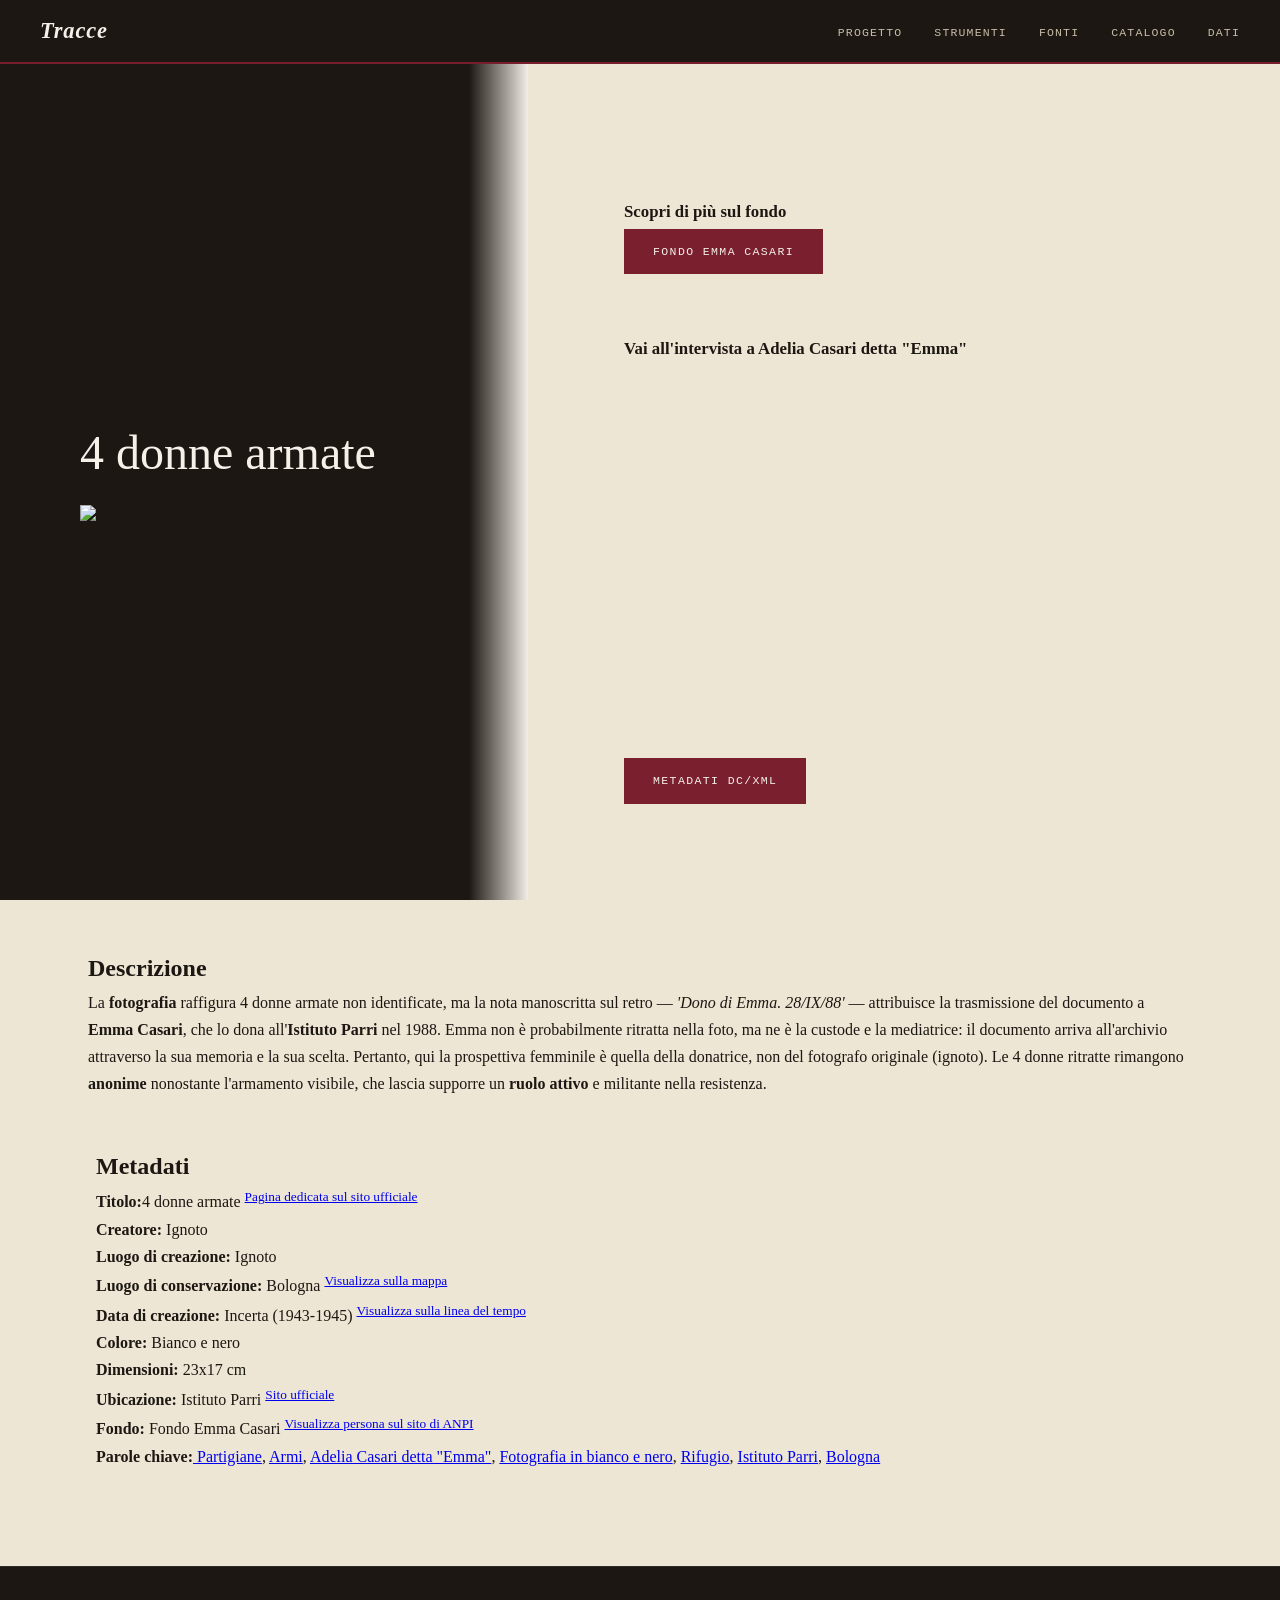
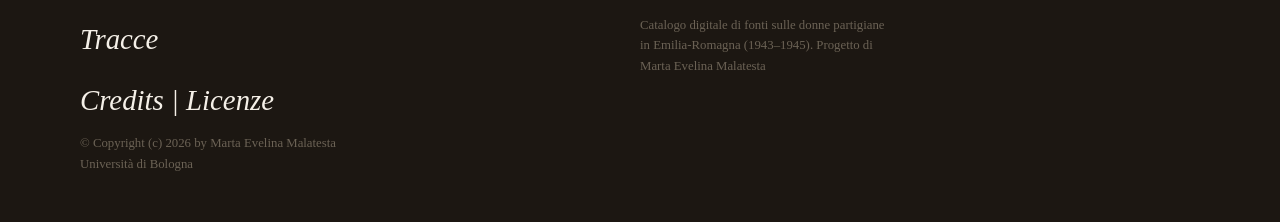
==== item.html @ 2e75b8f0 "Add files via upload aggiunta file" ====
<!DOCTYPE html>
<html lang="it">
<!-- HEAD -->
<head>
    <meta charset="utf-8">
    <meta name="viewport" content="width=device-width, initial-scale=1.0">
    <link rel="stylesheet" href="style.css">
    <title>4 donne armate | Tracce</title>
    <meta name="DC.Title" content="Item">
    <meta name="DC.Creator" content="Marta Evelina Malatesta">
    <meta name="DC.Subject" content="Resistenza in Emilia-Romagna">
    <meta name="DC.Description" content="Pagina dell'item 4 donne armate con metadati">
    <meta name="DC.Publisher" content="GitHub">
    <meta name="DC.Date" content="17/06/2026">
    <meta name="DC.Type" content="Sito web">
    <meta name="DC.Format" content="HTML/CSS/XML">
    <meta name="DC.Language" content="it">
    <meta name="DC.Rights" content="CC BY 4.0">
</head>

<!-- BODY -->
<body>

  <!-- HEADER -->
  <header>
  </header>

  <!-- NAVBAR -->   
  <nav>
	  <a class="nav-brand" href="index.html" title="torna alla Home"><em>Tracce</em></a>
	  <ul class="nav-links">
	    <li><a href="#progetto">Progetto</a></li>
	    <li><a href="#strumenti">Strumenti</a></li>
	    <li><a href="#fonti">Fonti</a></li>
      <li><a href="list-items.html">Catalogo</a></li>
	    <li><a href="dati.html">Dati</a></li>
    </ul>
  </nav>

  <!-- SEZIONE IMG + COLLEGAMENTI A ALTRI SITI WEB PERTINENTI + METADATI XML/DC -->
  <section class="hero">
  	<div class="hero-left">
  		<h1 class="sezione-titolo" style="color:var(--carta)">4 donne armate</h1>
  		<img src="https://parridigit.istitutoparri.eu/public/multimediale/3/Emma_Casari/big/AS/_2/CAS_297.jpg" alt="donne armate">
  	</div>
  	<div class="hero-right">
      <div style="padding: 2rem">
        <h2 class="tipo-titolo">Scopri di più sul fondo</h2>
      	<a href="https://parridigit.istitutoparri.eu/fondi.aspx?key=preview&tipo=3&previewFondo=16" class="btn btn-primary" title="Vai al fondo">Fondo Emma Casari</a>
      </div>
      <div style="padding: 2rem">
      	<h2 class="tipo-titolo">Vai all'intervista a Adelia Casari detta "Emma"<h2>
      	<iframe width="560" height="315" src="https://www.youtube.com/embed/_9IyQpk6iOo?si=UPjm_V0l03pAA7AO" title="YouTube video player" frameborder="0" allow="accelerometer; autoplay; clipboard-write; encrypted-media; gyroscope; picture-in-picture; web-share" referrerpolicy="strict-origin-when-cross-origin" allowfullscreen></iframe>
      </div>
      <div style="padding: 2rem">
        <a href="4donnearmate.xml" class="btn btn-primary" target="_blank" title="Apri il file XML">Metadati DC/XML</a>
      </div>
  	</div>
  </section>

  <!-- SEZIONE METADATI -->
  <section class="corpus-bg" style="padding: 3rem">
  	<div class="container">
  		<h2 class="dc.description">Descrizione</h2>
  		<p>La <strong>fotografia</strong> raffigura 4 donne armate non identificate, ma la nota manoscritta sul retro — <em>'Dono di Emma. 28/IX/88'</em> — attribuisce la trasmissione del documento a <strong>Emma Casari</strong>, che lo dona all'<strong>Istituto Parri</strong> nel 1988. Emma non è probabilmente ritratta nella foto, ma ne è la custode e la mediatrice: il documento arriva all'archivio attraverso la sua memoria e la sua scelta. Pertanto, qui la prospettiva femminile è quella della donatrice, non del fotografo originale (ignoto). Le 4 donne ritratte rimangono <strong>anonime</strong> nonostante l'armamento visibile, che lascia supporre un <strong>ruolo attivo</strong> e militante nella resistenza.</p>
  	</div>
  	<div class="container" style="padding: 3rem">
  	  <h2>Metadati</h2>
  	  <p class=dc.title><strong>Titolo:</strong>4 donne armate <sup><a href="https://parridigit.istitutoparri.eu/Fondi.aspx?key=dettaglio&fondo=16&Q11=4%20donne%20armate&from=ricerca&rec_id=16878&cp=0" title="Vai alla pagina dedicata sul sito dell'ente fornitore">Pagina dedicata sul sito ufficiale</a></sup></p>
  	  <p class="dc.creator"><strong>Creatore:</strong> Ignoto</p>
  	  <p class="dc.coverage"><strong>Luogo di creazione:</strong> Ignoto</p>
  	  <p class="dc.coverage"><strong>Luogo di conservazione:</strong> Bologna <sup><a href="#" title="Vai alla mappa dei documenti">Visualizza sulla mappa</a></sup></p>
  	  <p class="dc.date"><strong>Data di creazione:</strong> Incerta (1943-1945) <sup><a href="#" title="Vai alla linea del tempo">Visualizza sulla linea del tempo</a></sup></p>
  	  <p class="dc.format"><strong>Colore:</strong> Bianco e nero</p>
  	  <p class="dimension"><strong>Dimensioni:</strong> 23x17 cm</p>
  	  <p class="dc.provenance"><strong>Ubicazione:</strong> Istituto Parri <sup><a href="https://parridigit.istitutoparri.eu/fondi.aspx?key=preview&tipo=1" title="Vai al sito ufficiale della biblioteca digitale dell'Istituto Parri">Sito ufficiale</a></sup></p>
  	  <p class="dcterms.ispartof"><strong>Fondo:</strong> Fondo Emma Casari <sup><a href="https://www.anpi.it/biografia/adelia-casari" title="Vai alla pagina ANPI">Visualizza persona sul sito di ANPI</a></sup></p>
  	  <p class="dc.keyword"><strong>Parole chiave:</strong><a href="#" title="Visualizza tutti gli oggetti che condividono questa parola chiave"> Partigiane</a>, <a href="#"  title="Visualizza tutti gli oggetti che condividono questa parola chiave">Armi</a>, <a href="#"  title="Visualizza tutti gli oggetti che condividono questa parola chiave">Adelia Casari detta "Emma"</a>, <a href="#"  title="Visualizza tutti gli oggetti che condividono questa parola chiave">Fotografia in bianco e nero</a>, <a href="#"  title="Visualizza tutti gli oggetti che condividono questa parola chiave">Rifugio</a>, <a href="#"  title="Visualizza tutti gli oggetti che condividono questa parola chiave">Istituto Parri</a>, <a href="#"  title="Visualizza tutti gli oggetti che condividono questa parola chiave">Bologna</a></p>
	  </div>
	</section>

	<!-- FOOTER -->
  <footer>
    <div class="container">
      <div class="footer-grid">
        <h2 class="footer-brand">Tracce</h2>
          <p class="footer-desc">Catalogo digitale di fonti sulle donne partigiane in Emilia-Romagna (1943–1945). Progetto di Marta Evelina Malatesta</p>
      </div>
      <div class="footer-brand">Credits | Licenze</div>
      <div>
        <p class="footer-desc">&copy; Copyright (c) 2026 by <am>Marta Evelina Malatesta</am><br>Università di Bologna</p>
      </div>
    </div>
  </footer>

</body>
</html>
---- style.css ----
:root {
      --carta:       #F5F0E8;
      --carta-scura: #EDE6D4;
      --inchiostro:  #1C1712;
      --bordeaux:    #7A1F2E;
      --terracotta:  #B85C3A;
      --ocra:        #C9923A;
      --grigio-doc:  #6B6255;
      --bordo:       #C8BCA8;
      --font-display: 'Cormorant Garamond', Georgia, serif;
      --font-body:    'Libre Baskerville', Georgia, serif;
      --font-mono:    'DM Mono', 'Courier New', monospace;
    }

    *, *::before, *::after { box-sizing: border-box; margin: 0; padding: 0; }

    html { scroll-behavior: smooth; }

    body {
      background-color: var(--carta);
      color: var(--inchiostro);
      font-family: var(--font-body);
      font-size: 16px;
      line-height: 1.7;
      overflow-x: hidden;
    }

    /* ── TEXTURE DI SFONDO ── */
    body::before {
      content: '';
      position: fixed;
      inset: 0;
      pointer-events: none;
      z-index: 0;
    }

    /* ── NAVBAR ── */
    nav {
      position: fixed;
      top: 0; left: 0; right: 0;
      z-index: 100;
      background: var(--inchiostro);
      display: flex;
      align-items: center;
      justify-content: space-between;
      padding: .75rem 2.5rem;
      border-bottom: 2px solid var(--bordeaux);
    }

    .nav-brand {
      font-family: var(--font-display);
      font-size: 1.4rem;
      font-weight: 600;
      color: var(--carta);
      letter-spacing: .04em;
      text-decoration: none;
    }

    .nav-brand span {
      color: var(--terracotta);
      font-style: italic;
    }

    .nav-links {
      display: flex;
      gap: 2rem;
      list-style: none;
    }

    .nav-links a {
      font-family: var(--font-mono);
      font-size: .72rem;
      letter-spacing: .1em;
      text-transform: uppercase;
      color: var(--bordo);
      text-decoration: none;
      transition: color .2s;
    }

    .nav-links a:hover { color: var(--terracotta); }

    /* ── HERO ── */
    .hero {
      min-height: 100vh;
      background: var(--inchiostro);
      display:grid;
      grid-template-columns: 1fr 1fr;
      position: relative;
      padding-top: 56px;
    }

    .hero-left {
      background: var(--inchiostro);
      display: flex;
      flex-direction: column;
      justify-content: center;
      padding: 6rem 4rem 6rem 5rem;
      position: relative;
      overflow: hidden;
    }

    .hero-left::after {
      content: '';
      position: absolute;
      top: 0; right: -1px;
      width: 60px; height: 100%;
      background: linear-gradient(to right, transparent, var(--carta));
      z-index: 2;
    }

    .hero-anno {
      font-family: var(--font-mono);
      font-size: .7rem;
      letter-spacing: .2em;
      color: var(--terracotta);
      text-transform: uppercase;
      margin-bottom: 1.5rem;
      opacity: 0;
      animation: fadeUp .8s .2s forwards;
    }

    .hero-titolo {
      font-family: var(--font-display);
      font-size: clamp(4rem, 8vw, 7rem);
      font-weight: 300;
      line-height: .95;
      color: var(--carta);
      letter-spacing: -.01em;
      margin-bottom: 1.5rem;
      opacity: 0;
      animation: fadeUp .8s .4s forwards;
    }

    .hero-titolo em {
      font-style: italic;
      color: var(--terracotta);
      display: block;
    }

    .hero-sottotitolo {
      font-family: var(--font-body);
      font-size: .95rem;
      color: var(--bordo);
      line-height: 1.7;
      max-width: 380px;
      margin-bottom: 3rem;
      opacity: 0;
      animation: fadeUp .8s .6s forwards;
    }

    .hero-cta {
      display: flex;
      gap: 1rem;
      flex-wrap: wrap;
      opacity: 0;
      animation: fadeUp .8s .8s forwards;
    }

    .btn {
      font-family: var(--font-mono);
      font-size: .72rem;
      letter-spacing: .12em;
      text-transform: uppercase;
      padding: .75rem 1.75rem;
      text-decoration: none;
      transition: all .2s;
      display: inline-block;
    }

    .btn-primary {
      background: var(--bordeaux);
      color: var(--carta);
      border: 1px solid var(--bordeaux);
    }

    .btn-primary:hover {
      background: var(--terracotta);
      border-color: var(--terracotta);
    }

    .btn-outline {
      background: transparent;
      color: var(--bordo);
      border: 1px solid var(--grigio-doc);
    }

    .btn-outline:hover {
      border-color: var(--bordo);
      color: var(--carta);
    }

    .hero-right {
      background: var(--carta-scura);
      display: flex;
      flex-direction: column;
      justify-content: flex-end;
      padding: 6rem 4rem 4rem;
      position: relative;
    }

    .hero-numeri {
      display: grid;
      grid-template-columns: 1fr 1fr;
      gap: 2px;
      margin-bottom: 3rem;
      opacity: 0;
      animation: fadeUp .8s 1s forwards;
    }

    .numero-item {
      background: var(--carta);
      padding: 1.5rem;
      border-left: 3px solid var(--bordeaux);
    }

    .numero-item:nth-child(even) {
      border-color: var(--terracotta);
    }

    .numero-grande {
      font-family: var(--font-display);
      font-size: 2.8rem;
      font-weight: 300;
      line-height: 1;
      color: var(--bordeaux);
      display: block;
    }

    .numero-label {
      font-family: var(--font-mono);
      font-size: .65rem;
      letter-spacing: .12em;
      text-transform: uppercase;
      color: var(--grigio-doc);
      margin-top: .25rem;
      display: block;
    }

    .hero-citazione {
      background: var(--inchiostro);
      padding: 1.5rem 2rem;
      border-left: 3px solid var(--ocra);
      opacity: 0;
      animation: fadeUp .8s 1.2s forwards;
    }

    .hero-citazione blockquote {
      font-family: var(--font-display);
      font-size: 1.1rem;
      font-style: italic;
      color: var(--carta);
      line-height: 1.6;
      margin-bottom: .5rem;
    }

    .hero-citazione cite {
      font-family: var(--font-mono);
      font-size: .65rem;
      letter-spacing: .1em;
      color: var(--ocra);
      text-transform: uppercase;
      font-style: normal;
    }

    /* ── SEZIONE PROGETTO ── */
    .sezione {
      position: relative;
      z-index: 1;
      padding: 3rem 0;
    }

    .container {
      max-width: 1200px;
      margin: 0 auto;
      padding: 0 2.5rem;
    }

    .sezione-etichetta {
      font-family: var(--font-mono);
      font-size: .68rem;
      letter-spacing: .2em;
      text-transform: uppercase;
      color: var(--terracotta);
      margin-bottom: 1rem;
      display: flex;
      align-items: center;
      gap: .75rem;
    }

    .sezione-etichetta::after {
      content: '';
      flex: 1;
      height: 1px;
      background: var(--bordo);
      max-width: 80px;
    }

    .sezione-titolo {
      font-family: var(--font-display);
      font-size: clamp(2rem, 4vw, 3rem);
      font-weight: 400;
      line-height: 1.2;
      color: var(--inchiostro);
      margin-bottom: 1.5rem;
    }

    .sezione-titolo em {
      font-style: italic;
      color: var(--bordeaux);
    }

    /* ── PROGETTO LAYOUT ── */
    .progetto-grid {
      display: grid;
      grid-template-columns: 1fr 1.2fr;
      gap: 5rem;
      align-items: start;
    }

    .progetto-testo p {
      font-size: .95rem;
      color: var(--grigio-doc);
      margin-bottom: 1.2rem;
      line-height: 1.8;
    }

    .progetto-testo p strong {
      color: var(--inchiostro);
      font-weight: 700;
    }

    .progetto-metodi {
      display: flex;
      flex-direction: column;
      gap: 1px;
    }

    .metodo-item {
      background: var(--carta-scura);
      padding: 1.25rem 1.5rem;
      display: flex;
      gap: 1.25rem;
      align-items: flex-start;
      border-left: 0px solid var(--bordeaux);
      transition: all .25s;
      cursor: default;
    }

    .metodo-item:hover {
      background: var(--inchiostro);
      border-left-width: 3px;
      padding-left: 1.25rem;
    }

    .metodo-item:hover .metodo-titolo { color: var(--carta); }
    .metodo-item:hover .metodo-desc { color: var(--bordo); }

    .metodo-numero {
      font-family: var(--font-display);
      font-size: 2rem;
      font-weight: 300;
      color: var(--bordeaux);
      line-height: 1;
      min-width: 2rem;
      margin-top: .1rem;
    }

    .metodo-titolo {
      font-family: var(--font-display);
      font-size: 1.1rem;
      font-weight: 600;
      color: var(--inchiostro);
      margin-bottom: .2rem;
    }

    .metodo-desc {
      font-family: var(--font-mono);
      font-size: .72rem;
      color: var(--grigio-doc);
      line-height: 1.5;
    }

    /* ── CORPUS / DOCUMENTI ── */
    .corpus-bg {
      background: var(--carta-scura);
      padding: 6rem 0;
    }

    .tipologie-griglia {
      display: grid;
      grid-template-columns: repeat(auto-fill, minmax(300px, 1fr));
      gap: 2px;
      margin-bottom: 4rem;
    }

    .tipo-card {
      background: var(--grid);
      padding: 1.5rem;
      border-top: 2px solid transparent;
      transition: all .25s;
      position: relative;
    }

    .tipo-card:hover {
      background: rgba(255,255,255,.08);
      border-top-color: var(--terracotta);
    }

    .card-img {
  width: 100%;
  height: 180px;
  object-fit: cover;
  object-position: center top;
  display: block;
  margin-bottom: .75rem;
  filter: grayscale(20%);
}

.card-img-placeholder {
  width: 100%;
  height: 180px;
  background: var(--inchiostro);
  display: flex;
  align-items: center;
  justify-content: center;
  margin-bottom: .75rem;
  font-family: var(--font-mono);
  font-size: .65rem;
  color: var(--grigio-doc);
  letter-spacing: .1em;
}

    .tipo-id {
      font-family: var(--font-mono);
      font-size: .65rem;
      letter-spacing: .15em;
      color: var(--terracotta);
      margin-bottom: .75rem;
      display: block;
    }

    .tipo-titolo {
      font-family: var(--font-display);
      font-size: 1.05rem;
      font-weight: 600;
      color: var(--inchiostro);
      margin-bottom: .4rem;
      line-height: 1.3;
    }

    .tipo-meta {
      font-family: var(--font-mono);
      font-size: .68rem;
      color: var(--grigio-doc);
      display: flex;
      gap: .75rem;
      flex-wrap: wrap;
      margin-bottom: .75rem;
    }

    .tipo-badge {
      font-family: var(--font-mono);
      font-size: .6rem;
      letter-spacing: .08em;
      text-transform: uppercase;
      padding: 2px 8px;
      border-radius: 2px;
    }

    .badge-foto    { background: #1a3a5c; color: #7ab3e0; }
    .badge-doc     { background: #2d1a3a; color: #b07ae0; }
    .badge-video   { background: #3a1a1a; color: #e07a7a; }
    .badge-testo   { background: #1a3a1a; color: #7ae07a; }
    .badge-memoria { background: #3a2a1a; color: #e0b87a; }

    .tipo-luogo {
      font-family: var(--font-mono);
      font-size: .65rem;
      color: rgba(245,240,232,.35);
      margin-top: .5rem;
    }

    /* barra accesso documenti */
    .accesso-barra {
      display: var(--carta-scura);
      grid-template-columns: repeat(3, 1fr);
      gap: 2px;
    }

    .accesso-item {
      background: rgba(255,255,255,.04);
      padding: 2rem 1.75rem;
      text-decoration: none;
      border-bottom: 2px solid transparent;
      transition: all .25s;
      display: block;
    }

    .accesso-item:hover {
      background: var(--bordeaux);
      border-bottom-color: var(--terracotta);
    }

    .accesso-item:hover .accesso-titolo { color: var(--carta); }
    .accesso-item:hover .accesso-desc { color: rgba(245,240,232,.7); }

    .accesso-icon {
      font-size: 1.5rem;
      margin-bottom: .75rem;
      display: block;
    }

    .accesso-titolo {
      font-family: var(--font-display);
      font-size: 1.15rem;
      font-weight: 600;
      color: var(--inchiostro);
      margin-bottom: .35rem;
    }

    .accesso-desc {
      font-family: var(--font-mono);
      font-size: .68rem;
      color: var(--grigio-doc);
      line-height: 1.5;
    }

    .accesso-placeholder {
      font-family: var(--font-mono);
      font-size: .6rem;
      color: var(--terracotta);
      text-transform: uppercase;
      letter-spacing: .1em;
      margin-top: .75rem;
      display: block;
    }

    /* ── QUESTIONI METODOLOGICHE ── */
    .metodo-grid {
      display: grid;
      grid-template-columns: repeat(2, 1fr);
      gap: 2px;
      margin-top: 2.5rem;
    }

    .metodo-card {
      background: var(--grid);
      padding: 1.5rem;
      border-left: 3px solid var(--bordo);
    }

    .metodo-card:nth-child(1) { border-color: var(--bordeaux); }
    .metodo-card:nth-child(2) { border-color: var(--terracotta); }
    .metodo-card:nth-child(3) { border-color: var(--ocra); }
    .metodo-card:nth-child(4) { border-color: var(--grigio-doc); }

    .metodo-card-titolo {
      font-family: var(--font-display);
      font-size: 1rem;
      font-weight: 700;
      color: var(--inchiostro);
      margin-bottom: .5rem;
    }

    .metodo-card p {
      font-size: .85rem;
      color: var(--grigio-doc);
      line-height: 1.7;
    }

    /* ── ARCHIVI ── */
    .archivi-lista {
      display: grid;
      grid-template-columns: repeat(auto-fill, minmax(220px, 1fr));
      gap: 2px;
      margin-top: 2.5rem;
    }

    .archivio-item {
      background: var(--carta-scura);
      padding: 1.25rem;
      border-top: 2px solid var(--bordo);
    }

    .archivio-nome {
      font-family: var(--font-display);
      font-size: .95rem;
      font-weight: 700;
      color: var(--inchiostro);
      margin-bottom: .3rem;
    }

    .archivio-loc {
      font-family: var(--font-mono);
      font-size: .65rem;
      color: var(--terracotta);
      letter-spacing: .08em;
      text-transform: uppercase;
      margin-bottom: .5rem;
    }

    .archivio-tipi {
      display: flex;
      flex-wrap: wrap;
      gap: 3px;
    }

    /* ── FOOTER ── */
    footer {
      background: var(--inchiostro);
      border-top: 1px solid rgba(255,255,255,.08);
      padding: 3rem 0;
      position: relative;
      z-index: 1;
    }

    .footer-grid {
      display: grid;
      grid-template-columns: 2fr 1fr 1fr;
      gap: 3rem;
    }

    .footer-brand {
      font-family: var(--font-display);
      font-size: 1.8rem;
      font-weight: 300;
      color: var(--carta);
      font-style: italic;
      margin-bottom: .5rem;
    }

    .footer-brand span { color: var(--terracotta); }

    .footer-desc {
      font-size: .8rem;
      color: var(--grigio-doc);
      line-height: 1.6;
      max-width: 320px;
    }

    .footer-col-titolo {
      font-family: var(--font-mono);
      font-size: .65rem;
      letter-spacing: .15em;
      text-transform: uppercase;
      color: var(--terracotta);
      margin-bottom: 1rem;
    }

    .footer-links {
      list-style: none;
      display: flex;
      flex-direction: column;
      gap: .5rem;
    }

    .footer-links a {
      font-size: .82rem;
      color: var(--grigio-doc);
      text-decoration: none;
      transition: color .2s;
    }

    .footer-links a:hover { color: var(--carta); }

    .footer-links .placeholder {
      color: rgba(107,98,85,.5);
      cursor: default;
      font-style: italic;
    }

    .footer-bottom {
      margin-top: 2.5rem;
      padding-top: 1.5rem;
      border-top: 1px solid rgba(255,255,255,.06);
      display: flex;
      justify-content: space-between;
      align-items: center;
    }

    .footer-copy {
      font-family: var(--font-mono);
      font-size: .65rem;
      color: rgba(107,98,85,.6);
      letter-spacing: .08em;
    }

    .footer-dc {
      font-family: var(--font-mono);
      font-size: .62rem;
      color: rgba(107,98,85,.5);
    }

    * {
  box-sizing: border-box;
}

.row {
  display: flex;
}

.column {
  flex: 50%;
  padding: 10px;
  height: 300px;

}

.table, td, th {
  border: 1px solid var(--bordeaux);
  padding: 5px;
}

.table {
  border-collapse: collapse;
  width: 100%;
}

    /* ── ANIMAZIONI ── */
    @keyframes fadeUp {
      from { opacity: 0; transform: translateY(20px); }
      to   { opacity: 1; transform: translateY(0); }
    }

    /* ── RESPONSIVE ── */
    @media (max-width: 900px) {
      .hero { grid-template-columns: 1fr; }
      .hero-left::after { display: none; }
      .hero-right { padding: 3rem 2rem; }
      .progetto-grid { grid-template-columns: 1fr; gap: 3rem; }
      .accesso-barra { grid-template-columns: 1fr; }
      .metodo-grid { grid-template-columns: 1fr; }
      .footer-grid { grid-template-columns: 1fr; gap: 2rem; }
      nav { padding: .75rem 1.25rem; }
      .nav-links { gap: 1.25rem; }
      .hero-left { padding: 4rem 2rem 3rem; }
    }
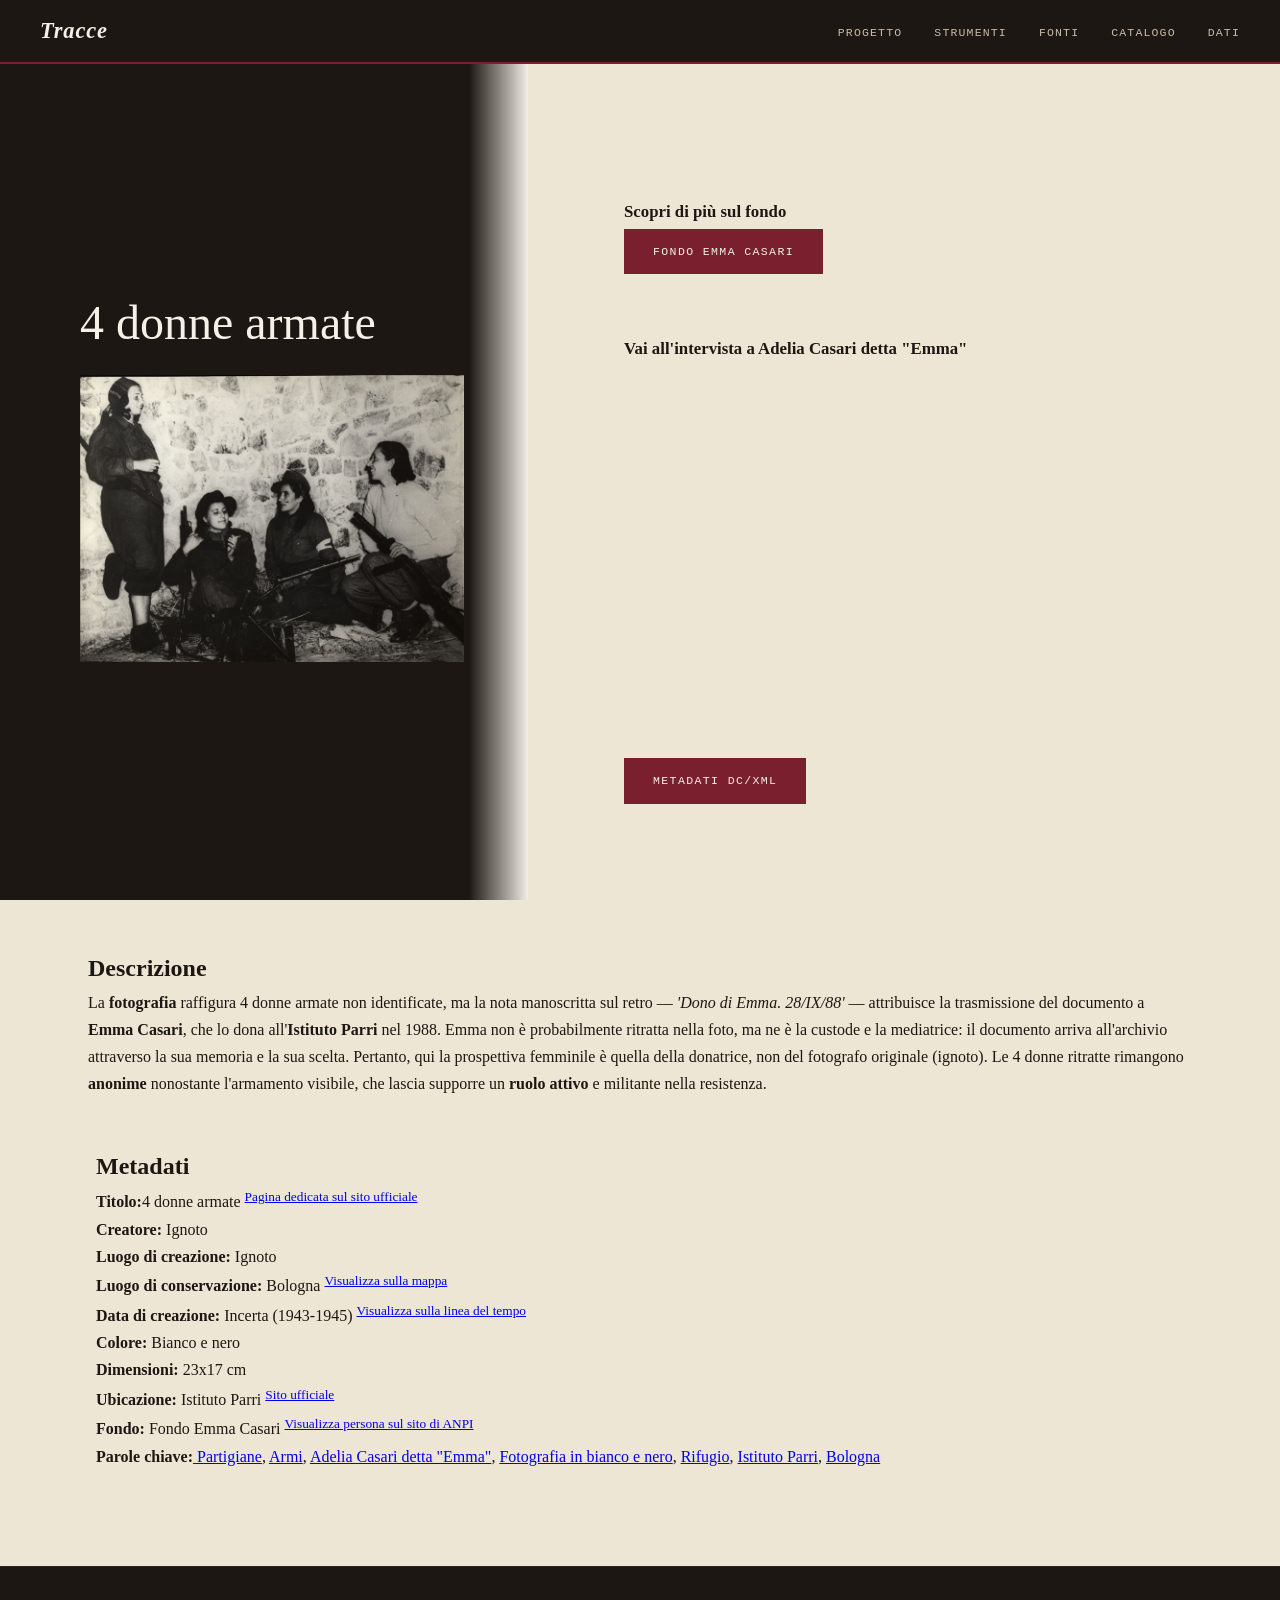
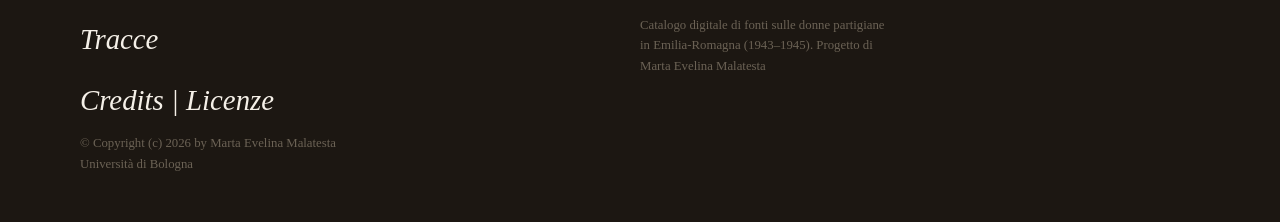
==== commit 700cc719: "Update item.html" ====
--- a/item.html
+++ b/item.html
@@ -41,7 +41,7 @@
   <section class="hero">
   	<div class="hero-left">
   		<h1 class="sezione-titolo" style="color:var(--carta)">4 donne armate</h1>
-  		<img src="https://parridigit.istitutoparri.eu/public/multimediale/3/Emma_Casari/big/AS/_2/CAS_297.jpg" alt="donne armate">
+  		<img src="img/ER-FOTO-0002.jpg" alt="donne armate">
   	</div>
   	<div class="hero-right">
       <div style="padding: 2rem">
